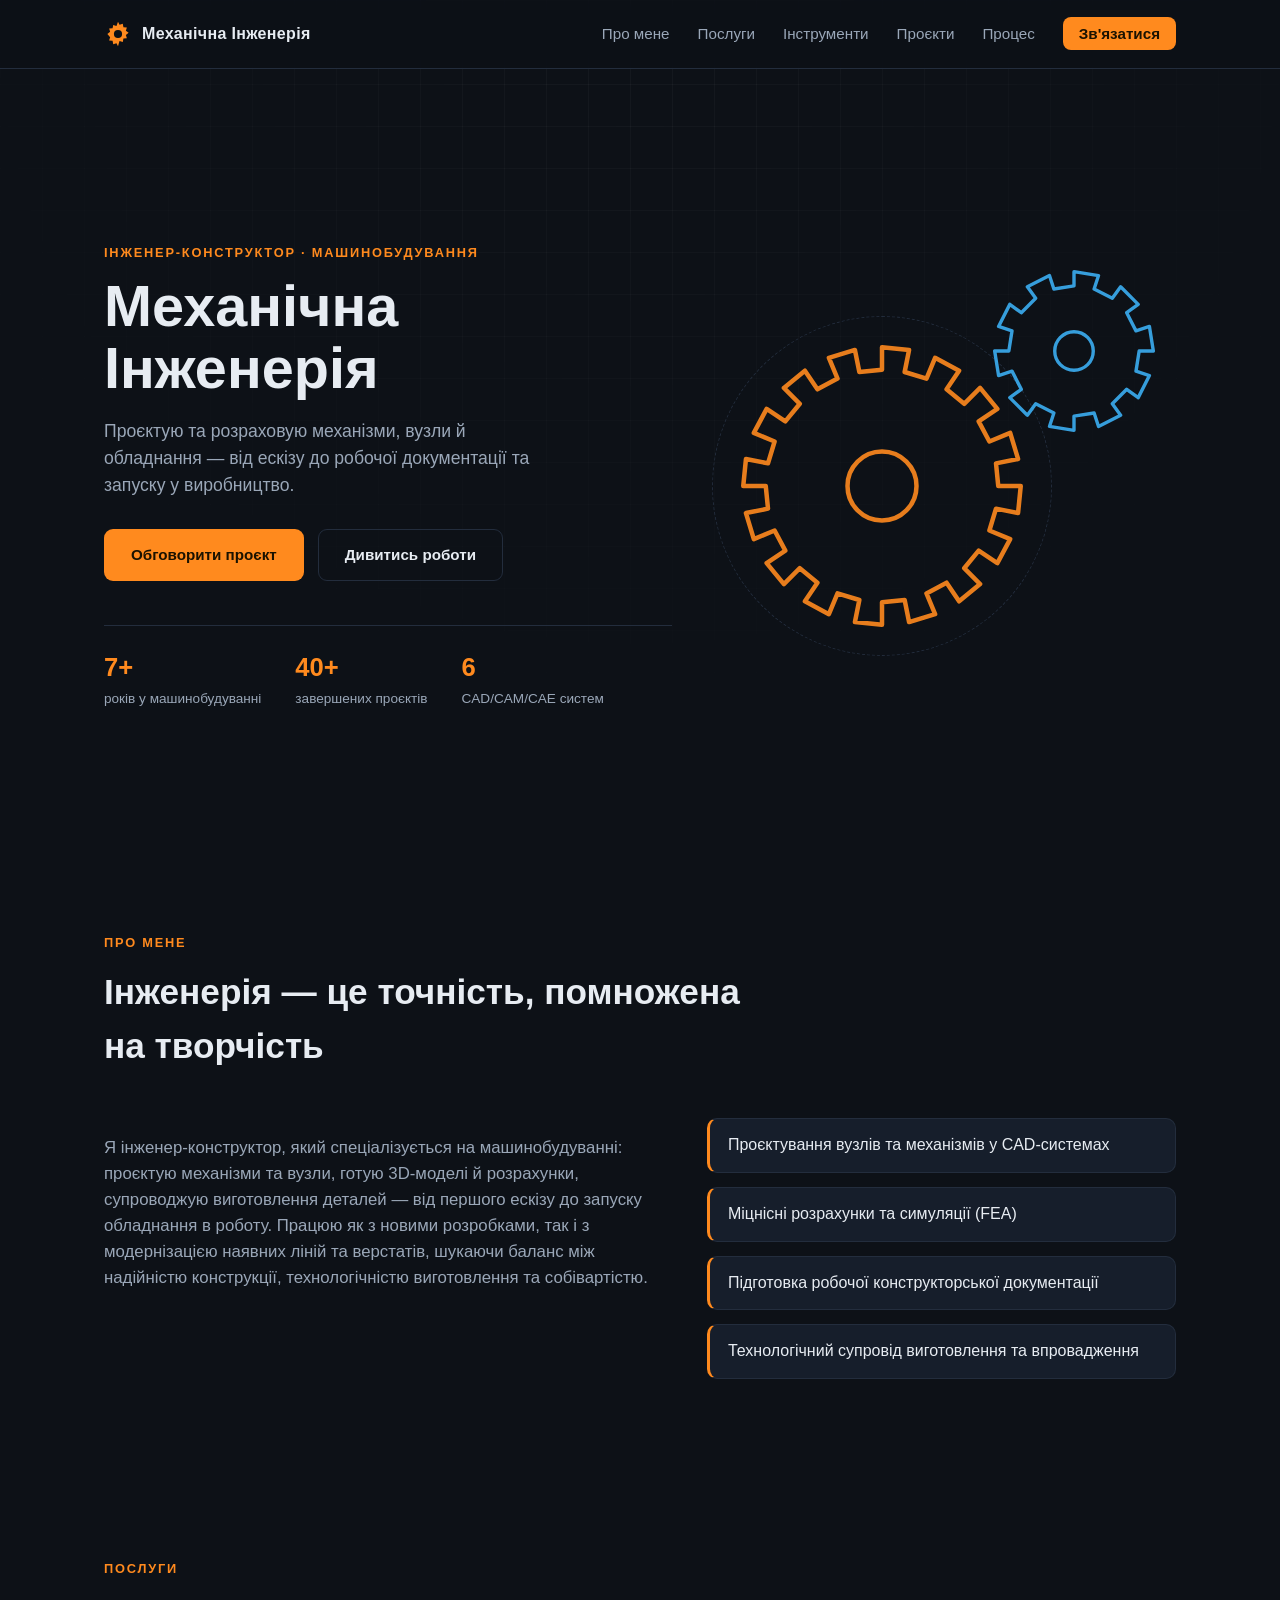
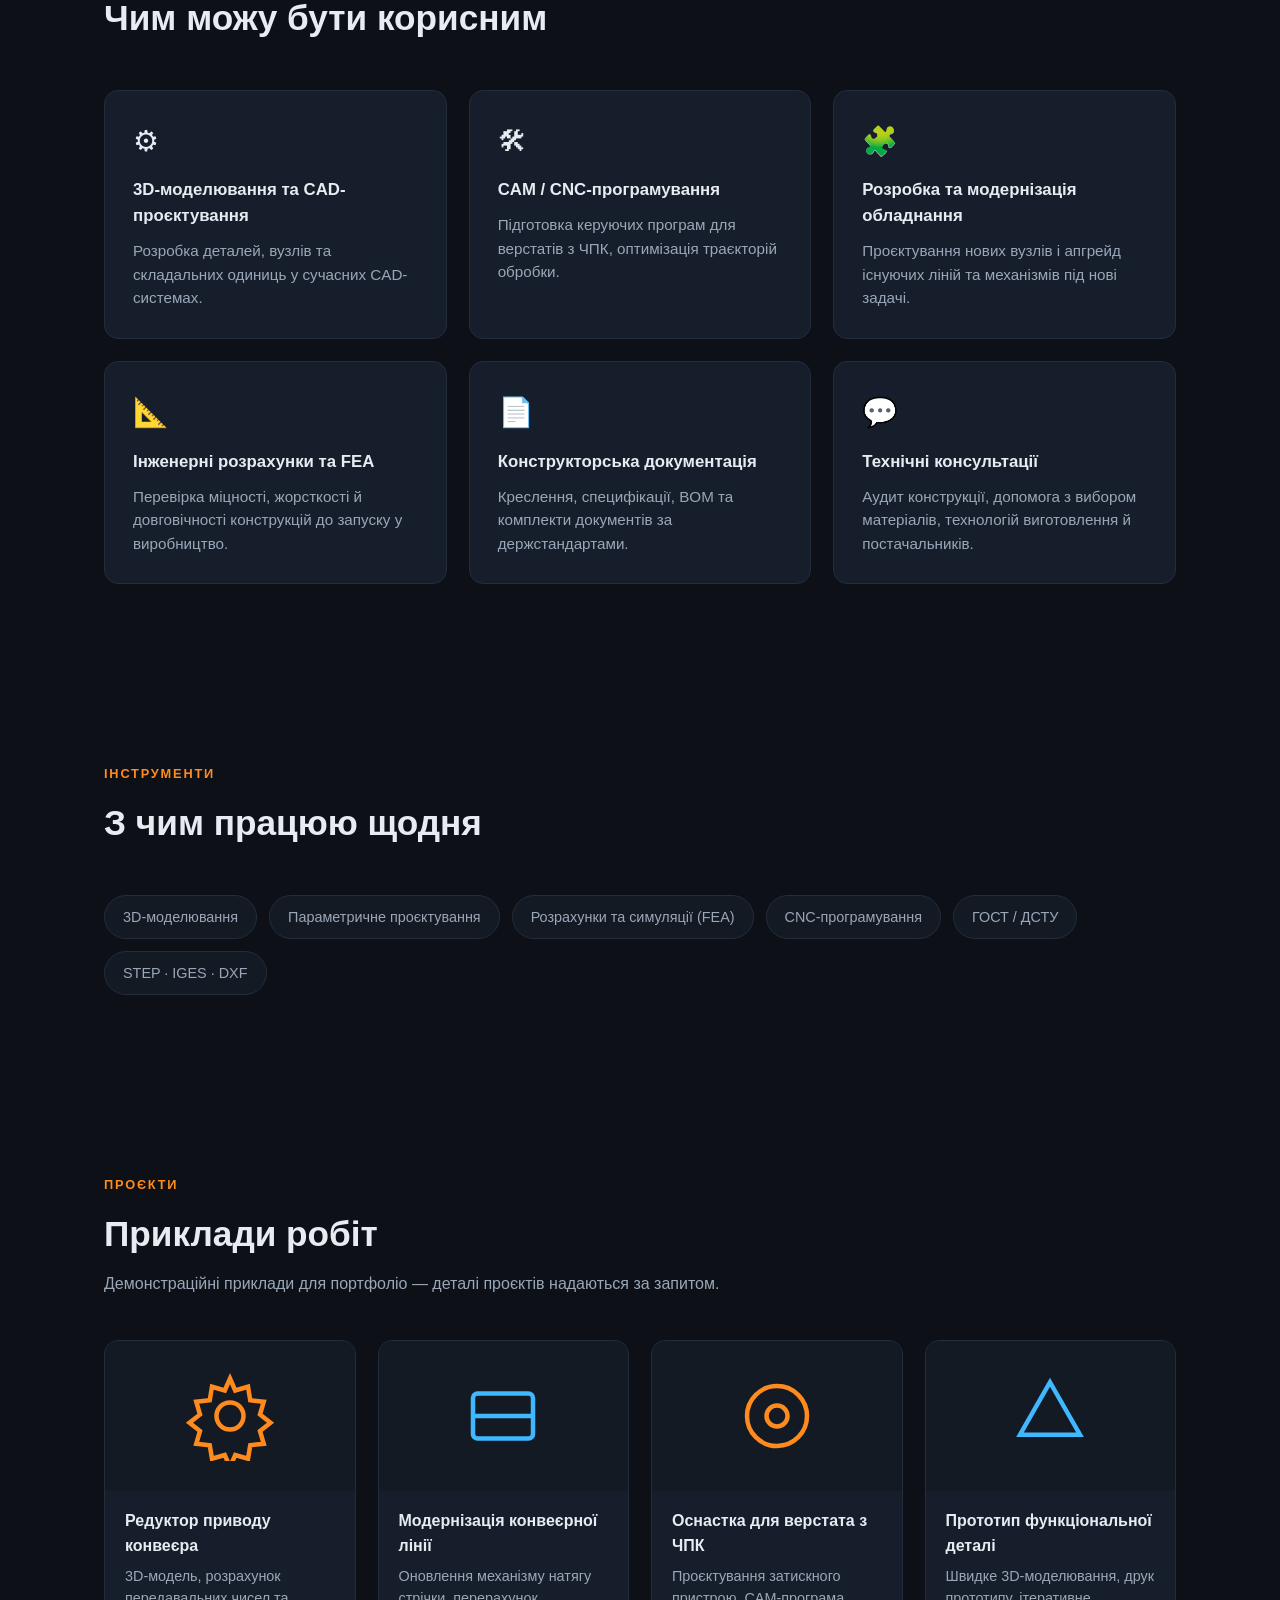
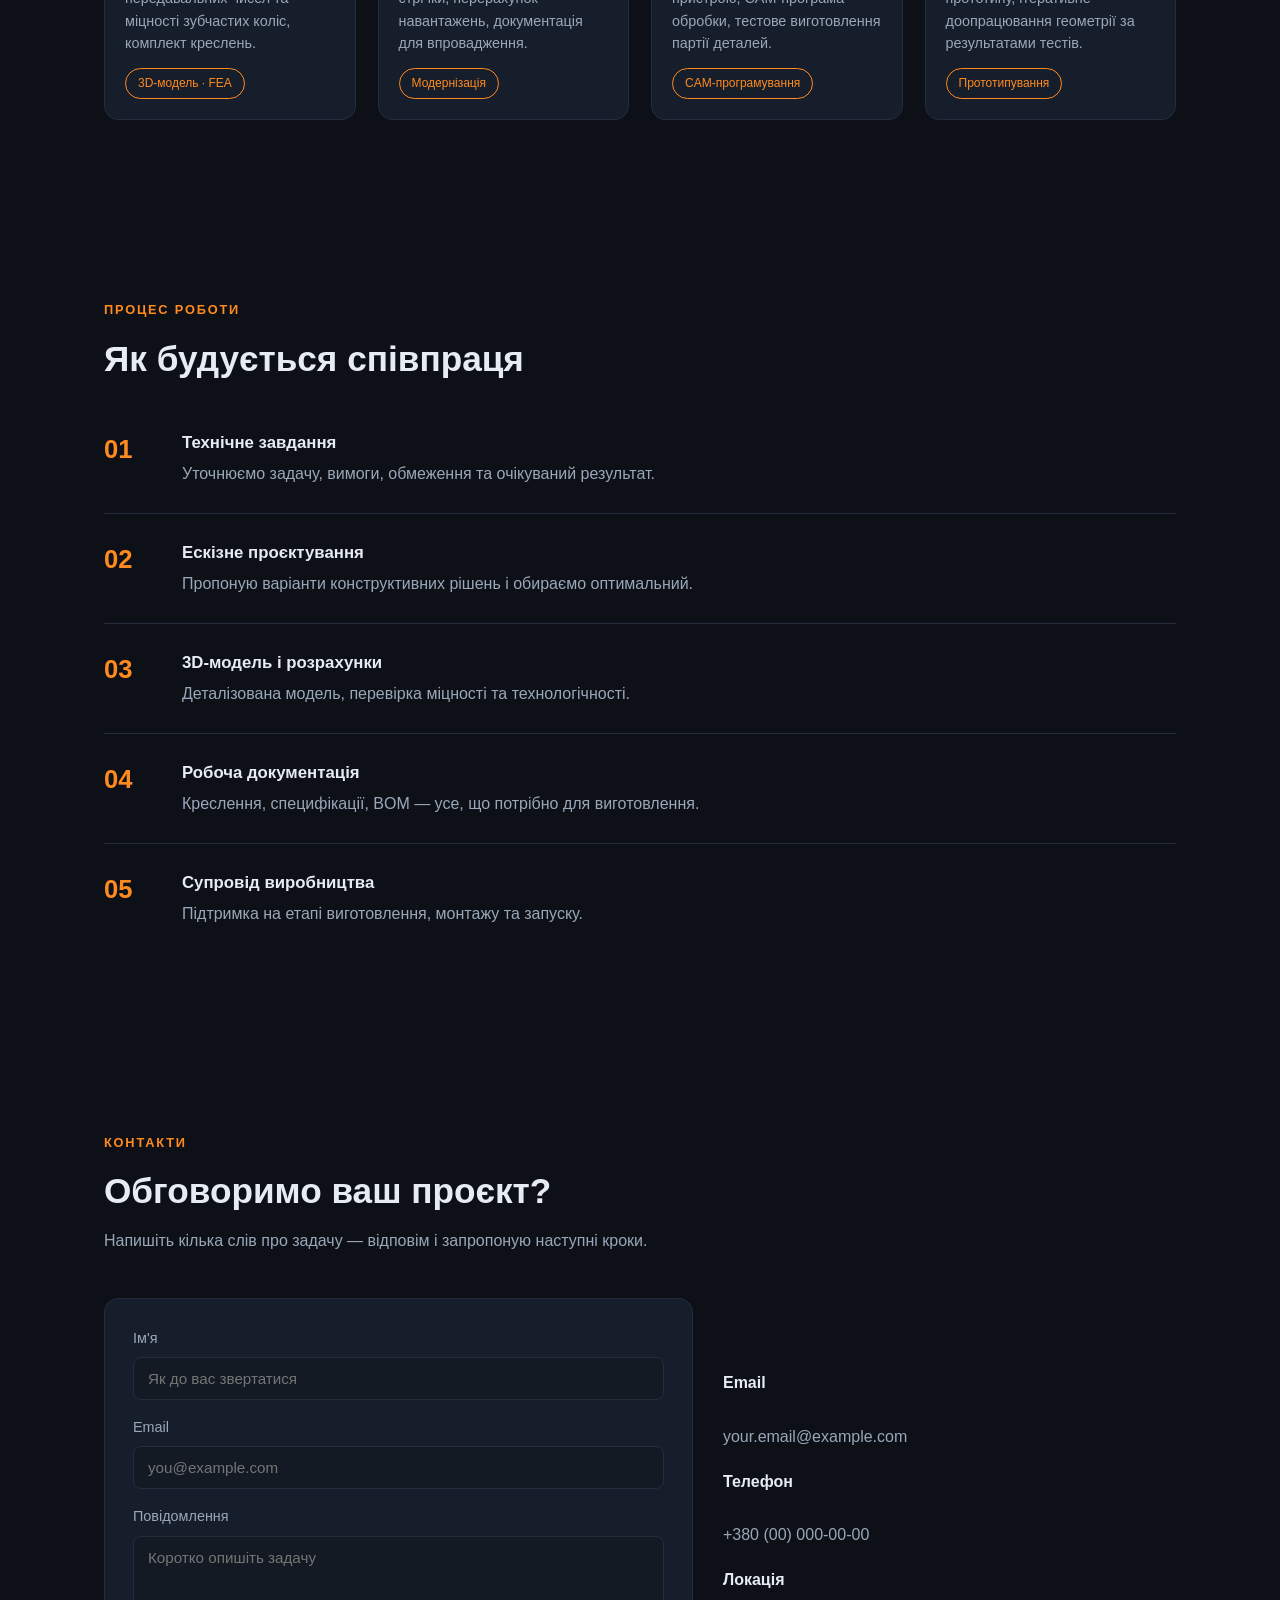
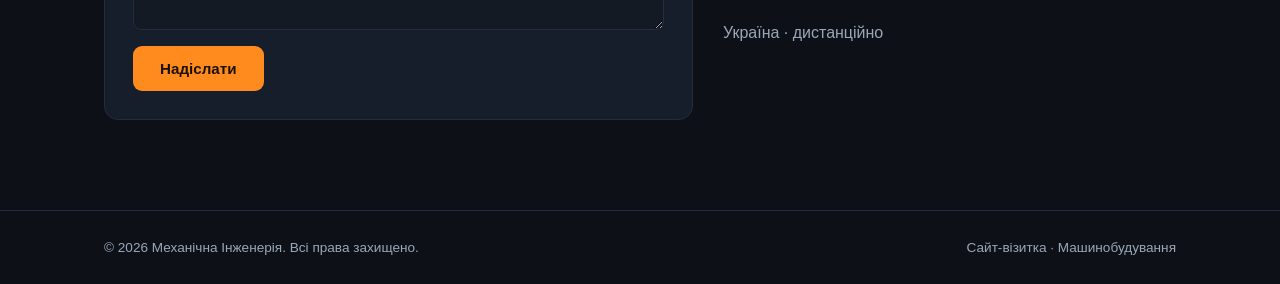
==== docs/index.html @ 683458a3 "Add mechanical engineering business-card site example (docs/)" ====
<!DOCTYPE html>
<html lang="uk">
<head>
<meta charset="UTF-8">
<meta name="viewport" content="width=device-width, initial-scale=1.0">
<title>Механічна Інженерія — приклад сайту-візитки для машинобудування</title>
<meta name="description" content="Приклад сайту-візитки для сфери машинобудування: 3D-моделювання, CAD/CAM, CNC-програмування, розробка та модернізація обладнання.">
<link rel="stylesheet" href="styles.css">
</head>
<body>

<div class="bg-grid"></div>

<header class="site-header" id="header">
  <nav class="nav container">
    <a href="#home" class="logo">
      <svg class="logo-gear" viewBox="0 0 48 48" width="28" height="28" aria-hidden="true">
        <path fill="currentColor" d="M24 3l2.6 5.2 5.6-1.7 1.1 5.8 5.9.4-1.7 5.6 4.7 3.7-4.7 3.7 1.7 5.6-5.9.4-1.1 5.8-5.6-1.7L24 45l-2.6-5.2-5.6 1.7-1.1-5.8-5.9-.4 1.7-5.6L5.8 24l4.7-3.7-1.7-5.6 5.9-.4 1.1-5.8 5.6 1.7L24 3z"/>
        <circle cx="24" cy="24" r="7" fill="var(--bg)"/>
      </svg>
      <span>Механічна Інженерія</span>
    </a>
    <button class="nav-toggle" id="navToggle" aria-label="Меню" aria-expanded="false">
      <span></span><span></span><span></span>
    </button>
    <ul class="nav-links" id="navLinks">
      <li><a href="#about">Про мене</a></li>
      <li><a href="#services">Послуги</a></li>
      <li><a href="#skills">Інструменти</a></li>
      <li><a href="#projects">Проєкти</a></li>
      <li><a href="#process">Процес</a></li>
      <li><a href="#contact" class="nav-cta">Зв'язатися</a></li>
    </ul>
  </nav>
</header>

<main>

  <!-- HERO -->
  <section id="home" class="hero container">
    <div class="hero-text reveal">
      <p class="eyebrow">Інженер-конструктор · Машинобудування</p>
      <h1>Механічна Інженерія</h1>
      <p class="hero-lead">
        Проєктую та розраховую механізми, вузли й обладнання —
        від ескізу до робочої документації та запуску у виробництво.
      </p>
      <div class="hero-actions">
        <a href="#contact" class="btn btn-primary">Обговорити проєкт</a>
        <a href="#projects" class="btn btn-ghost">Дивитись роботи</a>
      </div>
      <ul class="hero-stats">
        <li><strong>7+</strong><span>років у машинобудуванні</span></li>
        <li><strong>40+</strong><span>завершених проєктів</span></li>
        <li><strong>6</strong><span>CAD/CAM/CAE систем</span></li>
      </ul>
    </div>
    <div class="hero-art reveal" aria-hidden="true">
      <div class="blueprint-ring"></div>
      <div class="gear-slot gear-slot-a">
        <svg viewBox="0 0 400 400" class="gear-spin-slow">
          <path fill="none" stroke="var(--accent)" stroke-width="6" stroke-linejoin="round"
            d="M200.0,45.0 L200.0,15.0 L236.1,18.6 L230.2,48.0 L259.3,56.8 L270.8,29.1 L302.8,46.2 L286.1,71.1 L309.6,90.4 L330.8,69.2 L353.8,97.2 L328.9,113.9 L343.2,140.7 L370.9,129.2 L381.4,163.9 L352.0,169.8 L355.0,200.0 L385.0,200.0 L381.4,236.1 L352.0,230.2 L343.2,259.3 L370.9,270.8 L353.8,302.8 L328.9,286.1 L309.6,309.6 L330.8,330.8 L302.8,353.8 L286.1,328.9 L259.3,343.2 L270.8,370.9 L236.1,381.4 L230.2,352.0 L200.0,355.0 L200.0,385.0 L163.9,381.4 L169.8,352.0 L140.7,343.2 L129.2,370.9 L97.2,353.8 L113.9,328.9 L90.4,309.6 L69.2,330.8 L46.2,302.8 L71.1,286.1 L56.8,259.3 L29.1,270.8 L18.6,236.1 L48.0,230.2 L45.0,200.0 L15.0,200.0 L18.6,163.9 L48.0,169.8 L56.8,140.7 L29.1,129.2 L46.2,97.2 L71.1,113.9 L90.4,90.4 L69.2,69.2 L97.2,46.2 L113.9,71.1 L140.7,56.8 L129.2,29.1 L163.9,18.6 L169.8,48.0 Z"/>
          <circle cx="200" cy="200" r="46" fill="none" stroke="var(--accent)" stroke-width="6"/>
        </svg>
      </div>
      <div class="gear-slot gear-slot-b">
        <svg viewBox="0 0 300 300" class="gear-spin-fast">
          <path fill="none" stroke="var(--accent-2)" stroke-width="6" stroke-linejoin="round"
            d="M150.0,35.0 L150.0,10.0 L193.3,16.9 L185.5,40.6 L217.6,57.0 L232.3,36.7 L263.3,67.7 L243.0,82.4 L259.4,114.5 L283.1,106.7 L290.0,150.0 L265.0,150.0 L259.4,185.5 L283.1,193.3 L263.3,232.3 L243.0,217.6 L217.6,243.0 L232.3,263.3 L193.3,283.1 L185.5,259.4 L150.0,265.0 L150.0,290.0 L106.7,283.1 L114.5,259.4 L82.4,243.0 L67.7,263.3 L36.7,232.3 L57.0,217.6 L40.6,185.5 L16.9,193.3 L10.0,150.0 L35.0,150.0 L40.6,114.5 L16.9,106.7 L36.7,67.7 L57.0,82.4 L82.4,57.0 L67.7,36.7 L106.7,16.9 L114.5,40.6 Z"/>
          <circle cx="150" cy="150" r="34" fill="none" stroke="var(--accent-2)" stroke-width="6"/>
        </svg>
      </div>
    </div>
  </section>

  <!-- ABOUT -->
  <section id="about" class="section container">
    <div class="section-head reveal">
      <p class="eyebrow">Про мене</p>
      <h2>Інженерія — це точність, помножена на творчість</h2>
    </div>
    <div class="about-grid">
      <p class="about-text reveal">
        Я інженер-конструктор, який спеціалізується на машинобудуванні: проєктую механізми та вузли,
        готую 3D-моделі й розрахунки, супроводжую виготовлення деталей — від першого ескізу
        до запуску обладнання в роботу. Працюю як з новими розробками, так і з модернізацією
        наявних ліній та верстатів, шукаючи баланс між надійністю конструкції, технологічністю
        виготовлення та собівартістю.
      </p>
      <ul class="about-points reveal">
        <li>Проєктування вузлів та механізмів у CAD-системах</li>
        <li>Міцнісні розрахунки та симуляції (FEA)</li>
        <li>Підготовка робочої конструкторської документації</li>
        <li>Технологічний супровід виготовлення та впровадження</li>
      </ul>
    </div>
  </section>

  <!-- SERVICES -->
  <section id="services" class="section container">
    <div class="section-head reveal">
      <p class="eyebrow">Послуги</p>
      <h2>Чим можу бути корисним</h2>
    </div>
    <div class="cards-grid">

      <article class="card reveal">
        <div class="card-icon">⚙</div>
        <h3>3D-моделювання та CAD-проєктування</h3>
        <p>Розробка деталей, вузлів та складальних одиниць у сучасних CAD-системах.</p>
      </article>

      <article class="card reveal">
        <div class="card-icon">🛠</div>
        <h3>CAM / CNC-програмування</h3>
        <p>Підготовка керуючих програм для верстатів з ЧПК, оптимізація траєкторій обробки.</p>
      </article>

      <article class="card reveal">
        <div class="card-icon">🧩</div>
        <h3>Розробка та модернізація обладнання</h3>
        <p>Проєктування нових вузлів і апгрейд існуючих ліній та механізмів під нові задачі.</p>
      </article>

      <article class="card reveal">
        <div class="card-icon">📐</div>
        <h3>Інженерні розрахунки та FEA</h3>
        <p>Перевірка міцності, жорсткості й довговічності конструкцій до запуску у виробництво.</p>
      </article>

      <article class="card reveal">
        <div class="card-icon">📄</div>
        <h3>Конструкторська документація</h3>
        <p>Креслення, специфікації, BOM та комплекти документів за держстандартами.</p>
      </article>

      <article class="card reveal">
        <div class="card-icon">💬</div>
        <h3>Технічні консультації</h3>
        <p>Аудит конструкції, допомога з вибором матеріалів, технологій виготовлення й постачальників.</p>
      </article>

    </div>
  </section>

  <!-- SKILLS -->
  <section id="skills" class="section container">
    <div class="section-head reveal">
      <p class="eyebrow">Інструменти</p>
      <h2>З чим працюю щодня</h2>
    </div>
    <div class="skills-row reveal">
      <span class="skill-pill">3D-моделювання</span>
      <span class="skill-pill">Параметричне проєктування</span>
      <span class="skill-pill">Розрахунки та симуляції (FEA)</span>
      <span class="skill-pill">CNC-програмування</span>
      <span class="skill-pill">ГОСТ / ДСТУ</span>
      <span class="skill-pill">STEP · IGES · DXF</span>
    </div>
  </section>

  <!-- PROJECTS -->
  <section id="projects" class="section container">
    <div class="section-head reveal">
      <p class="eyebrow">Проєкти</p>
      <h2>Приклади робіт</h2>
      <p class="section-note">Демонстраційні приклади для портфоліо — деталі проєктів надаються за запитом.</p>
    </div>
    <div class="projects-grid">

      <article class="project-card reveal">
        <div class="project-thumb">
          <svg viewBox="0 0 120 120"><path fill="none" stroke="var(--accent)" stroke-width="6" d="M60 10l7 16 17-5 3 18 18 2-5 17 14 11-14 11 5 17-18 2-3 18-17-5-7 16-7-16-17 5-3-18-18-2 5-17-14-11 14-11-5-17 18-2 3-18 17 5z"/><circle cx="60" cy="60" r="18" fill="none" stroke="var(--accent)" stroke-width="6"/></svg>
        </div>
        <h3>Редуктор приводу конвеєра</h3>
        <p>3D-модель, розрахунок передавальних чисел та міцності зубчастих коліс, комплект креслень.</p>
        <span class="tag">3D-модель · FEA</span>
      </article>

      <article class="project-card reveal">
        <div class="project-thumb">
          <svg viewBox="0 0 120 120"><rect x="20" y="30" width="80" height="60" rx="6" fill="none" stroke="var(--accent-2)" stroke-width="6"/><line x1="20" y1="60" x2="100" y2="60" stroke="var(--accent-2)" stroke-width="6"/></svg>
        </div>
        <h3>Модернізація конвеєрної лінії</h3>
        <p>Оновлення механізму натягу стрічки, перерахунок навантажень, документація для впровадження.</p>
        <span class="tag">Модернізація</span>
      </article>

      <article class="project-card reveal">
        <div class="project-thumb">
          <svg viewBox="0 0 120 120"><circle cx="60" cy="60" r="40" fill="none" stroke="var(--accent)" stroke-width="6"/><circle cx="60" cy="60" r="14" fill="none" stroke="var(--accent)" stroke-width="6"/></svg>
        </div>
        <h3>Оснастка для верстата з ЧПК</h3>
        <p>Проєктування затискного пристрою, CAM-програма обробки, тестове виготовлення партії деталей.</p>
        <span class="tag">CAM-програмування</span>
      </article>

      <article class="project-card reveal">
        <div class="project-thumb">
          <svg viewBox="0 0 120 120"><polygon points="60,15 100,85 20,85" fill="none" stroke="var(--accent-2)" stroke-width="6"/></svg>
        </div>
        <h3>Прототип функціональної деталі</h3>
        <p>Швидке 3D-моделювання, друк прототипу, ітеративне доопрацювання геометрії за результатами тестів.</p>
        <span class="tag">Прототипування</span>
      </article>

    </div>
  </section>

  <!-- PROCESS -->
  <section id="process" class="section container">
    <div class="section-head reveal">
      <p class="eyebrow">Процес роботи</p>
      <h2>Як будується співпраця</h2>
    </div>
    <ol class="process-steps">
      <li class="reveal"><span class="step-num">01</span><div><h3>Технічне завдання</h3><p>Уточнюємо задачу, вимоги, обмеження та очікуваний результат.</p></div></li>
      <li class="reveal"><span class="step-num">02</span><div><h3>Ескізне проєктування</h3><p>Пропоную варіанти конструктивних рішень і обираємо оптимальний.</p></div></li>
      <li class="reveal"><span class="step-num">03</span><div><h3>3D-модель і розрахунки</h3><p>Деталізована модель, перевірка міцності та технологічності.</p></div></li>
      <li class="reveal"><span class="step-num">04</span><div><h3>Робоча документація</h3><p>Креслення, специфікації, BOM — усе, що потрібно для виготовлення.</p></div></li>
      <li class="reveal"><span class="step-num">05</span><div><h3>Супровід виробництва</h3><p>Підтримка на етапі виготовлення, монтажу та запуску.</p></div></li>
    </ol>
  </section>

  <!-- CONTACT -->
  <section id="contact" class="section container contact-section">
    <div class="section-head reveal">
      <p class="eyebrow">Контакти</p>
      <h2>Обговоримо ваш проєкт?</h2>
      <p class="section-note">Напишіть кілька слів про задачу — відповім і запропоную наступні кроки.</p>
    </div>
    <div class="contact-grid reveal">
      <form class="contact-form" action="mailto:your.email@example.com" method="post" enctype="text/plain">
        <label>
          Ім'я
          <input type="text" name="name" required placeholder="Як до вас звертатися">
        </label>
        <label>
          Email
          <input type="email" name="email" required placeholder="you@example.com">
        </label>
        <label>
          Повідомлення
          <textarea name="message" rows="4" required placeholder="Коротко опишіть задачу"></textarea>
        </label>
        <button type="submit" class="btn btn-primary">Надіслати</button>
      </form>
      <div class="contact-info">
        <p><strong>Email</strong><br>your.email@example.com</p>
        <p><strong>Телефон</strong><br>+380 (00) 000-00-00</p>
        <p><strong>Локація</strong><br>Україна · дистанційно</p>
      </div>
    </div>
  </section>

</main>

<footer class="site-footer">
  <div class="container footer-inner">
    <span>© <span id="year"></span> Механічна Інженерія. Всі права захищено.</span>
    <span class="footer-note">Сайт-візитка · Машинобудування</span>
  </div>
</footer>

<script src="script.js"></script>
</body>
</html>
---- docs/styles.css ----
:root {
  --bg: #0d1117;
  --bg-alt: #131a24;
  --surface: #161e2b;
  --border: #232d3d;
  --text: #e7ecf2;
  --text-dim: #9aa7b8;
  --accent: #ff8a1e;
  --accent-2: #3fb8ff;
  --radius: 14px;
  --container: 1120px;
  color-scheme: dark;
}

* { box-sizing: border-box; }

html { scroll-behavior: smooth; }

body {
  margin: 0;
  background: var(--bg);
  color: var(--text);
  font-family: "Segoe UI", -apple-system, BlinkMacSystemFont, Roboto, Helvetica, Arial, sans-serif;
  line-height: 1.55;
  overflow-x: hidden;
}

.container {
  max-width: var(--container);
  margin: 0 auto;
  padding: 0 24px;
}

.bg-grid {
  position: fixed;
  inset: 0;
  z-index: -1;
  background-image:
    linear-gradient(rgba(255,255,255,0.035) 1px, transparent 1px),
    linear-gradient(90deg, rgba(255,255,255,0.035) 1px, transparent 1px);
  background-size: 42px 42px;
  mask-image: radial-gradient(circle at 50% 0%, black 0%, transparent 70%);
}

/* Header */
.site-header {
  position: sticky;
  top: 0;
  z-index: 100;
  backdrop-filter: blur(10px);
  background: rgba(13,17,23,0.75);
  border-bottom: 1px solid var(--border);
}

.nav {
  display: flex;
  align-items: center;
  justify-content: space-between;
  height: 68px;
}

.logo {
  display: flex;
  align-items: center;
  gap: 10px;
  color: var(--text);
  text-decoration: none;
  font-weight: 700;
  letter-spacing: 0.02em;
}
.logo-gear { color: var(--accent); }

.nav-links {
  list-style: none;
  display: flex;
  gap: 28px;
  margin: 0;
  padding: 0;
  align-items: center;
}
.nav-links a {
  color: var(--text-dim);
  text-decoration: none;
  font-size: 0.95rem;
  transition: color 0.2s ease;
}
.nav-links a:hover { color: var(--text); }
.nav-cta {
  background: var(--accent);
  color: #1a1200 !important;
  padding: 8px 16px;
  border-radius: 8px;
  font-weight: 600;
}
.nav-cta:hover { color: #1a1200 !important; opacity: 0.9; }

.nav-toggle {
  display: none;
  flex-direction: column;
  gap: 5px;
  background: none;
  border: none;
  cursor: pointer;
  padding: 6px;
}
.nav-toggle span {
  width: 24px;
  height: 2px;
  background: var(--text);
  border-radius: 2px;
}

/* Hero */
.hero {
  display: grid;
  grid-template-columns: 1.1fr 0.9fr;
  align-items: center;
  gap: 40px;
  min-height: 86vh;
  padding-top: 40px;
}

.eyebrow {
  color: var(--accent);
  text-transform: uppercase;
  letter-spacing: 0.14em;
  font-size: 0.8rem;
  font-weight: 700;
  margin: 0 0 12px;
}

.hero h1 {
  font-size: clamp(2.4rem, 5vw, 3.6rem);
  margin: 0 0 18px;
  line-height: 1.08;
}

.hero-lead {
  color: var(--text-dim);
  font-size: 1.1rem;
  max-width: 46ch;
  margin: 0 0 30px;
}

.hero-actions { display: flex; gap: 14px; flex-wrap: wrap; margin-bottom: 44px; }

.btn {
  display: inline-block;
  padding: 13px 26px;
  border-radius: 9px;
  font-weight: 600;
  text-decoration: none;
  font-size: 0.95rem;
  transition: transform 0.15s ease, opacity 0.15s ease, background 0.15s ease;
  border: 1px solid transparent;
  cursor: pointer;
}
.btn:hover { transform: translateY(-2px); }
.btn-primary { background: var(--accent); color: #1a1200; }
.btn-primary:hover { opacity: 0.92; }
.btn-ghost { color: var(--text); border-color: var(--border); background: transparent; }
.btn-ghost:hover { border-color: var(--accent); color: var(--accent); }

.hero-stats {
  display: flex;
  gap: 34px;
  list-style: none;
  padding: 0;
  margin: 0;
  border-top: 1px solid var(--border);
  padding-top: 22px;
}
.hero-stats li { display: flex; flex-direction: column; }
.hero-stats strong { font-size: 1.6rem; color: var(--accent); }
.hero-stats span { color: var(--text-dim); font-size: 0.85rem; }

.hero-art {
  position: relative;
  height: 420px;
  display: flex;
  align-items: center;
  justify-content: center;
}
/*
  Two meshing gears: centers are offset by exactly R(a) + R(b) so the
  teeth touch at one tangent point instead of overlapping through the
  middle. Positioning lives on .gear-slot (static); rotation lives on
  the <svg> inside it, so the rotate() keyframe never has to fight a
  translate() on the same element.
*/
.gear-slot { position: absolute; transform: translate(-50%, -50%); }
.gear-slot svg { display: block; width: 100%; height: 100%; }

.gear-slot-a { width: 300px; height: 300px; left: 170px; top: 220px; opacity: 0.9; }
.gear-slot-b { width: 170px; height: 170px; left: 362px; top: 85px; opacity: 0.85; }

.blueprint-ring {
  position: absolute;
  width: 340px;
  height: 340px;
  left: 170px;
  top: 220px;
  transform: translate(-50%, -50%);
  border: 1px dashed var(--border);
  border-radius: 50%;
}

/* Meshing gears turn opposite ways; angular speed is inverse to size
   (300:170 ratio) so the teeth stay in sync at the contact point. */
.gear-spin-slow { animation: spin 18s linear infinite; transform-origin: 50% 50%; }
.gear-spin-fast { animation: spin-rev 10.2s linear infinite; transform-origin: 50% 50%; }
@keyframes spin { to { transform: rotate(360deg); } }
@keyframes spin-rev { to { transform: rotate(-360deg); } }

/* Sections */
.section { padding: 90px 24px; }
.section-head { max-width: 640px; margin-bottom: 44px; }
.section-head h2 { font-size: clamp(1.6rem, 3vw, 2.2rem); margin: 0; }
.section-note { color: var(--text-dim); margin-top: 10px; }

/* About */
.about-grid {
  display: grid;
  grid-template-columns: 1.2fr 1fr;
  gap: 40px;
  align-items: start;
}
.about-text { color: var(--text-dim); font-size: 1.05rem; }
.about-points {
  list-style: none;
  margin: 0;
  padding: 0;
  display: flex;
  flex-direction: column;
  gap: 14px;
}
.about-points li {
  padding: 14px 18px;
  background: var(--surface);
  border: 1px solid var(--border);
  border-radius: 10px;
  border-left: 3px solid var(--accent);
}

/* Cards */
.cards-grid {
  display: grid;
  grid-template-columns: repeat(auto-fit, minmax(260px, 1fr));
  gap: 22px;
}
.card {
  background: var(--surface);
  border: 1px solid var(--border);
  border-radius: var(--radius);
  padding: 28px;
  transition: transform 0.2s ease, border-color 0.2s ease;
}
.card:hover { transform: translateY(-4px); border-color: var(--accent); }
.card-icon { font-size: 1.8rem; margin-bottom: 14px; }
.card h3 { margin: 0 0 10px; font-size: 1.05rem; }
.card p { margin: 0; color: var(--text-dim); font-size: 0.95rem; }

/* Skills */
.skills-row { display: flex; flex-wrap: wrap; gap: 12px; }
.skill-pill {
  padding: 10px 18px;
  background: var(--bg-alt);
  border: 1px solid var(--border);
  border-radius: 999px;
  font-size: 0.9rem;
  color: var(--text-dim);
}

/* Projects */
.projects-grid {
  display: grid;
  grid-template-columns: repeat(auto-fit, minmax(240px, 1fr));
  gap: 22px;
}
.project-card {
  background: var(--surface);
  border: 1px solid var(--border);
  border-radius: var(--radius);
  overflow: hidden;
  transition: transform 0.2s ease, border-color 0.2s ease;
}
.project-card:hover { transform: translateY(-4px); border-color: var(--accent-2); }
.project-thumb {
  background: var(--bg-alt);
  display: flex;
  align-items: center;
  justify-content: center;
  padding: 30px;
}
.project-thumb svg { width: 90px; height: 90px; }
.project-card h3 { margin: 18px 20px 6px; font-size: 1rem; }
.project-card p { margin: 0 20px 14px; color: var(--text-dim); font-size: 0.9rem; }
.tag {
  display: inline-block;
  margin: 0 20px 20px;
  padding: 5px 12px;
  font-size: 0.75rem;
  color: var(--accent);
  border: 1px solid var(--accent);
  border-radius: 999px;
}

/* Process */
.process-steps {
  list-style: none;
  margin: 0;
  padding: 0;
  display: flex;
  flex-direction: column;
  gap: 26px;
}
.process-steps li {
  display: flex;
  gap: 22px;
  align-items: flex-start;
  padding-bottom: 26px;
  border-bottom: 1px solid var(--border);
}
.process-steps li:last-child { border-bottom: none; }
.step-num {
  font-size: 1.6rem;
  font-weight: 800;
  color: var(--accent);
  min-width: 56px;
}
.process-steps h3 { margin: 0 0 6px; font-size: 1.05rem; }
.process-steps p { margin: 0; color: var(--text-dim); }

/* Contact */
.contact-grid {
  display: grid;
  grid-template-columns: 1.3fr 1fr;
  gap: 30px;
}
.contact-form {
  display: flex;
  flex-direction: column;
  gap: 16px;
  background: var(--surface);
  border: 1px solid var(--border);
  border-radius: var(--radius);
  padding: 28px;
}
.contact-form label {
  display: flex;
  flex-direction: column;
  gap: 8px;
  font-size: 0.9rem;
  color: var(--text-dim);
}
.contact-form input,
.contact-form textarea {
  background: var(--bg-alt);
  border: 1px solid var(--border);
  border-radius: 8px;
  padding: 12px 14px;
  color: var(--text);
  font-family: inherit;
  font-size: 0.95rem;
  resize: vertical;
}
.contact-form input:focus,
.contact-form textarea:focus {
  outline: none;
  border-color: var(--accent);
}
.contact-form button { align-self: flex-start; }

.contact-info {
  display: flex;
  flex-direction: column;
  gap: 20px;
  justify-content: center;
}
.contact-info p { margin: 0; color: var(--text-dim); }
.contact-info strong { color: var(--text); display: block; margin-bottom: 4px; }

/* Footer */
.site-footer { border-top: 1px solid var(--border); padding: 26px 0; }
.footer-inner {
  display: flex;
  justify-content: space-between;
  flex-wrap: wrap;
  gap: 8px;
  color: var(--text-dim);
  font-size: 0.85rem;
}

/* Reveal animation */
.reveal {
  opacity: 0;
  transform: translateY(24px);
  transition: opacity 0.6s ease, transform 0.6s ease;
}
.reveal.is-visible {
  opacity: 1;
  transform: translateY(0);
}

/* Responsive */
@media (max-width: 860px) {
  .hero { grid-template-columns: 1fr; min-height: auto; padding-top: 20px; }
  .hero-art { height: 280px; order: -1; }
  .gear-slot-a { width: 220px; height: 220px; left: 110px; top: 140px; }
  .gear-slot-b { width: 130px; height: 130px; left: 268px; top: 66px; }
  .blueprint-ring { width: 250px; height: 250px; left: 110px; top: 140px; }
  .about-grid { grid-template-columns: 1fr; }
  .contact-grid { grid-template-columns: 1fr; }

  .nav-toggle { display: flex; }
  .nav-links {
    position: absolute;
    top: 68px;
    left: 0;
    right: 0;
    background: var(--bg);
    border-bottom: 1px solid var(--border);
    flex-direction: column;
    align-items: flex-start;
    padding: 20px 24px;
    gap: 18px;
    display: none;
  }
  .nav-links.is-open { display: flex; }
  .nav-cta { align-self: flex-start; }
}
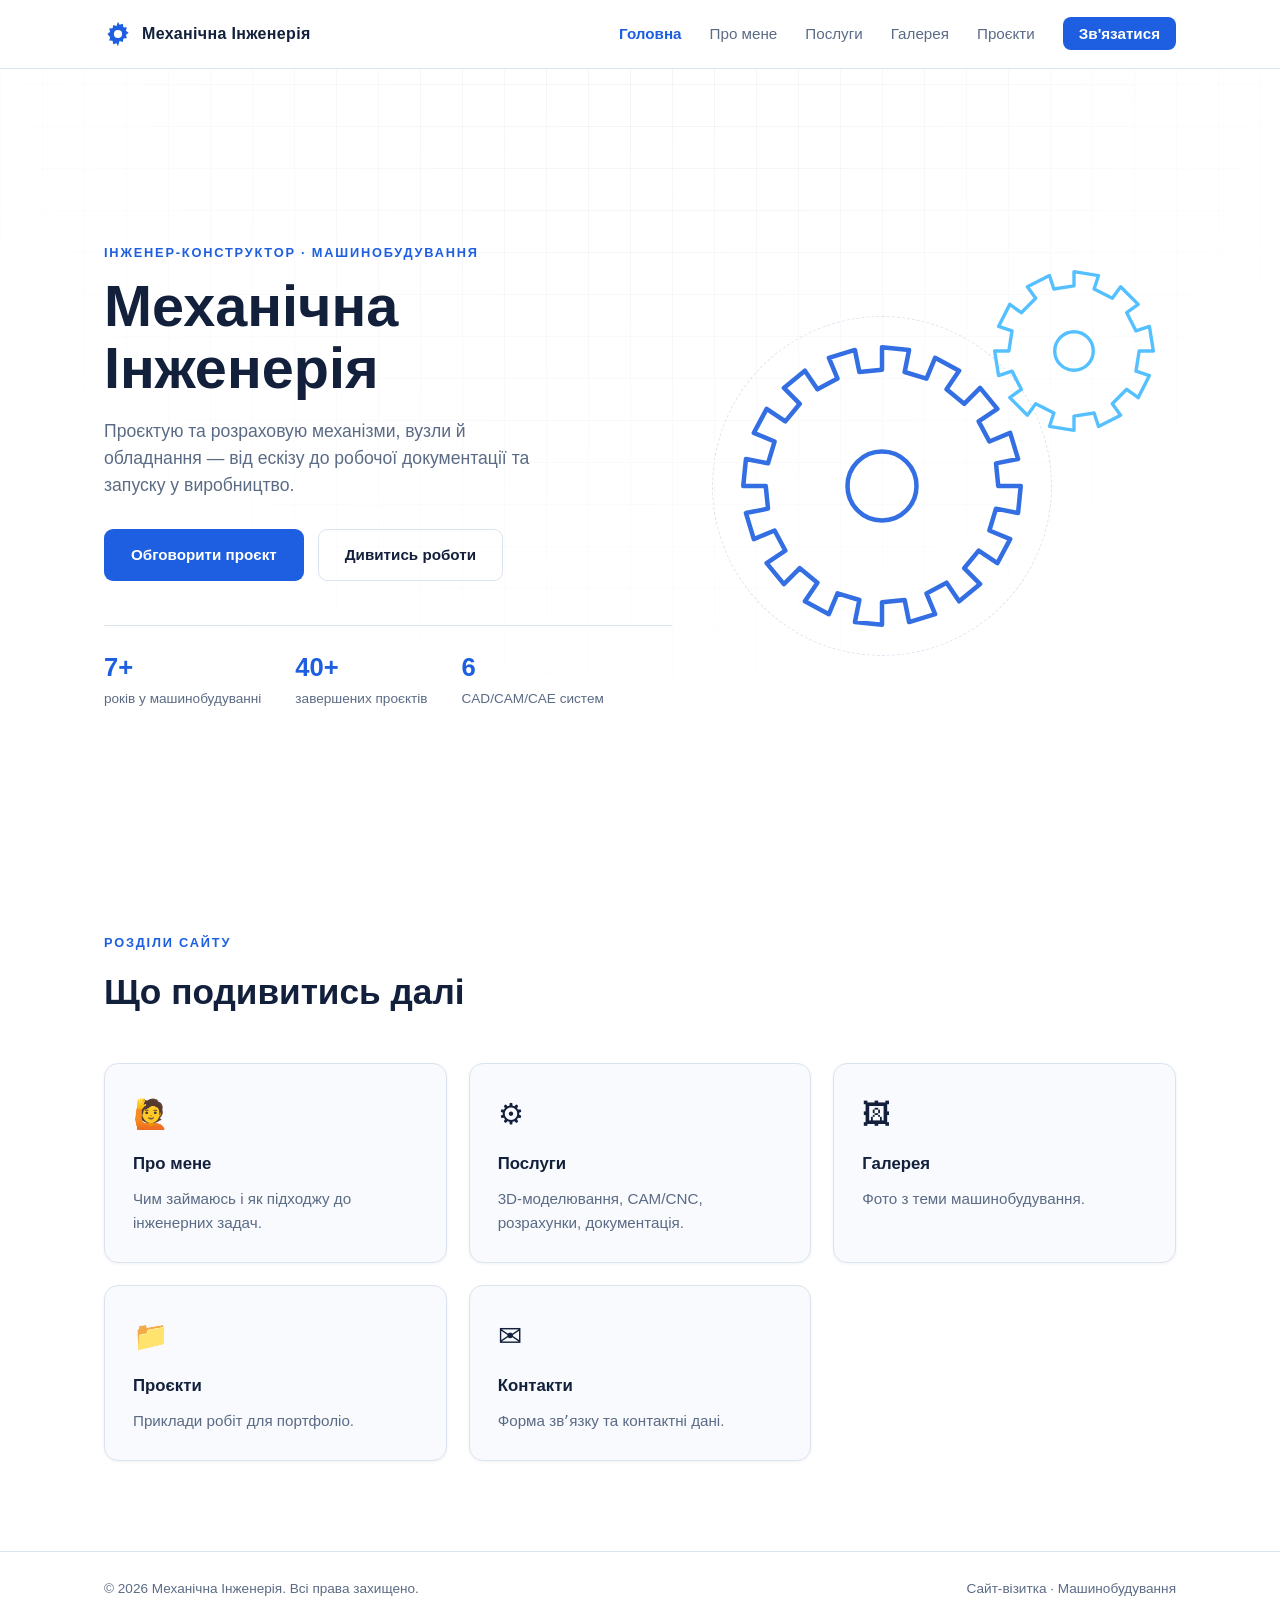
==== commit a2c97772: "Add gallery section and restructure business-card site into multi-page (static + Streamlit)" ====
--- a/docs/index.html
+++ b/docs/index.html
@@ -13,7 +13,7 @@
 
 <header class="site-header" id="header">
   <nav class="nav container">
-    <a href="#home" class="logo">
+    <a href="index.html" class="logo">
       <svg class="logo-gear" viewBox="0 0 48 48" width="28" height="28" aria-hidden="true">
         <path fill="currentColor" d="M24 3l2.6 5.2 5.6-1.7 1.1 5.8 5.9.4-1.7 5.6 4.7 3.7-4.7 3.7 1.7 5.6-5.9.4-1.1 5.8-5.6-1.7L24 45l-2.6-5.2-5.6 1.7-1.1-5.8-5.9-.4 1.7-5.6L5.8 24l4.7-3.7-1.7-5.6 5.9-.4 1.1-5.8 5.6 1.7L24 3z"/>
         <circle cx="24" cy="24" r="7" fill="var(--bg)"/>
@@ -24,12 +24,12 @@
       <span></span><span></span><span></span>
     </button>
     <ul class="nav-links" id="navLinks">
-      <li><a href="#about">Про мене</a></li>
-      <li><a href="#services">Послуги</a></li>
-      <li><a href="#skills">Інструменти</a></li>
-      <li><a href="#projects">Проєкти</a></li>
-      <li><a href="#process">Процес</a></li>
-      <li><a href="#contact" class="nav-cta">Зв'язатися</a></li>
+      <li><a href="index.html" class="active">Головна</a></li>
+      <li><a href="about.html">Про мене</a></li>
+      <li><a href="services.html">Послуги</a></li>
+      <li><a href="gallery.html">Галерея</a></li>
+      <li><a href="projects.html">Проєкти</a></li>
+      <li><a href="contact.html" class="nav-cta">Зв'язатися</a></li>
     </ul>
   </nav>
 </header>
@@ -37,7 +37,7 @@
 <main>
 
   <!-- HERO -->
-  <section id="home" class="hero container">
+  <section class="hero container">
     <div class="hero-text reveal">
       <p class="eyebrow">Інженер-конструктор · Машинобудування</p>
       <h1>Механічна Інженерія</h1>
@@ -46,8 +46,8 @@
         від ескізу до робочої документації та запуску у виробництво.
       </p>
       <div class="hero-actions">
-        <a href="#contact" class="btn btn-primary">Обговорити проєкт</a>
-        <a href="#projects" class="btn btn-ghost">Дивитись роботи</a>
+        <a href="contact.html" class="btn btn-primary">Обговорити проєкт</a>
+        <a href="projects.html" class="btn btn-ghost">Дивитись роботи</a>
       </div>
       <ul class="hero-stats">
         <li><strong>7+</strong><span>років у машинобудуванні</span></li>
@@ -74,183 +74,38 @@
     </div>
   </section>
 
-  <!-- ABOUT -->
-  <section id="about" class="section container">
+  <!-- SITE SECTIONS -->
+  <section class="section container">
     <div class="section-head reveal">
-      <p class="eyebrow">Про мене</p>
-      <h2>Інженерія — це точність, помножена на творчість</h2>
-    </div>
-    <div class="about-grid">
-      <p class="about-text reveal">
-        Я інженер-конструктор, який спеціалізується на машинобудуванні: проєктую механізми та вузли,
-        готую 3D-моделі й розрахунки, супроводжую виготовлення деталей — від першого ескізу
-        до запуску обладнання в роботу. Працюю як з новими розробками, так і з модернізацією
-        наявних ліній та верстатів, шукаючи баланс між надійністю конструкції, технологічністю
-        виготовлення та собівартістю.
-      </p>
-      <ul class="about-points reveal">
-        <li>Проєктування вузлів та механізмів у CAD-системах</li>
-        <li>Міцнісні розрахунки та симуляції (FEA)</li>
-        <li>Підготовка робочої конструкторської документації</li>
-        <li>Технологічний супровід виготовлення та впровадження</li>
-      </ul>
-    </div>
-  </section>
-
-  <!-- SERVICES -->
-  <section id="services" class="section container">
-    <div class="section-head reveal">
-      <p class="eyebrow">Послуги</p>
-      <h2>Чим можу бути корисним</h2>
+      <p class="eyebrow">Розділи сайту</p>
+      <h2>Що подивитись далі</h2>
     </div>
     <div class="cards-grid">
-
-      <article class="card reveal">
+      <a class="card reveal" href="about.html">
+        <div class="card-icon">🙋</div>
+        <h3>Про мене</h3>
+        <p>Чим займаюсь і як підходжу до інженерних задач.</p>
+      </a>
+      <a class="card reveal" href="services.html">
         <div class="card-icon">⚙</div>
-        <h3>3D-моделювання та CAD-проєктування</h3>
-        <p>Розробка деталей, вузлів та складальних одиниць у сучасних CAD-системах.</p>
-      </article>
-
-      <article class="card reveal">
-        <div class="card-icon">🛠</div>
-        <h3>CAM / CNC-програмування</h3>
-        <p>Підготовка керуючих програм для верстатів з ЧПК, оптимізація траєкторій обробки.</p>
-      </article>
-
-      <article class="card reveal">
-        <div class="card-icon">🧩</div>
-        <h3>Розробка та модернізація обладнання</h3>
-        <p>Проєктування нових вузлів і апгрейд існуючих ліній та механізмів під нові задачі.</p>
-      </article>
-
-      <article class="card reveal">
-        <div class="card-icon">📐</div>
-        <h3>Інженерні розрахунки та FEA</h3>
-        <p>Перевірка міцності, жорсткості й довговічності конструкцій до запуску у виробництво.</p>
-      </article>
-
-      <article class="card reveal">
-        <div class="card-icon">📄</div>
-        <h3>Конструкторська документація</h3>
-        <p>Креслення, специфікації, BOM та комплекти документів за держстандартами.</p>
-      </article>
-
-      <article class="card reveal">
-        <div class="card-icon">💬</div>
-        <h3>Технічні консультації</h3>
-        <p>Аудит конструкції, допомога з вибором матеріалів, технологій виготовлення й постачальників.</p>
-      </article>
-
-    </div>
-  </section>
-
-  <!-- SKILLS -->
-  <section id="skills" class="section container">
-    <div class="section-head reveal">
-      <p class="eyebrow">Інструменти</p>
-      <h2>З чим працюю щодня</h2>
-    </div>
-    <div class="skills-row reveal">
-      <span class="skill-pill">3D-моделювання</span>
-      <span class="skill-pill">Параметричне проєктування</span>
-      <span class="skill-pill">Розрахунки та симуляції (FEA)</span>
-      <span class="skill-pill">CNC-програмування</span>
-      <span class="skill-pill">ГОСТ / ДСТУ</span>
-      <span class="skill-pill">STEP · IGES · DXF</span>
-    </div>
-  </section>
-
-  <!-- PROJECTS -->
-  <section id="projects" class="section container">
-    <div class="section-head reveal">
-      <p class="eyebrow">Проєкти</p>
-      <h2>Приклади робіт</h2>
-      <p class="section-note">Демонстраційні приклади для портфоліо — деталі проєктів надаються за запитом.</p>
-    </div>
-    <div class="projects-grid">
-
-      <article class="project-card reveal">
-        <div class="project-thumb">
-          <svg viewBox="0 0 120 120"><path fill="none" stroke="var(--accent)" stroke-width="6" d="M60 10l7 16 17-5 3 18 18 2-5 17 14 11-14 11 5 17-18 2-3 18-17-5-7 16-7-16-17 5-3-18-18-2 5-17-14-11 14-11-5-17 18-2 3-18 17 5z"/><circle cx="60" cy="60" r="18" fill="none" stroke="var(--accent)" stroke-width="6"/></svg>
-        </div>
-        <h3>Редуктор приводу конвеєра</h3>
-        <p>3D-модель, розрахунок передавальних чисел та міцності зубчастих коліс, комплект креслень.</p>
-        <span class="tag">3D-модель · FEA</span>
-      </article>
-
-      <article class="project-card reveal">
-        <div class="project-thumb">
-          <svg viewBox="0 0 120 120"><rect x="20" y="30" width="80" height="60" rx="6" fill="none" stroke="var(--accent-2)" stroke-width="6"/><line x1="20" y1="60" x2="100" y2="60" stroke="var(--accent-2)" stroke-width="6"/></svg>
-        </div>
-        <h3>Модернізація конвеєрної лінії</h3>
-        <p>Оновлення механізму натягу стрічки, перерахунок навантажень, документація для впровадження.</p>
-        <span class="tag">Модернізація</span>
-      </article>
-
-      <article class="project-card reveal">
-        <div class="project-thumb">
-          <svg viewBox="0 0 120 120"><circle cx="60" cy="60" r="40" fill="none" stroke="var(--accent)" stroke-width="6"/><circle cx="60" cy="60" r="14" fill="none" stroke="var(--accent)" stroke-width="6"/></svg>
-        </div>
-        <h3>Оснастка для верстата з ЧПК</h3>
-        <p>Проєктування затискного пристрою, CAM-програма обробки, тестове виготовлення партії деталей.</p>
-        <span class="tag">CAM-програмування</span>
-      </article>
-
-      <article class="project-card reveal">
-        <div class="project-thumb">
-          <svg viewBox="0 0 120 120"><polygon points="60,15 100,85 20,85" fill="none" stroke="var(--accent-2)" stroke-width="6"/></svg>
-        </div>
-        <h3>Прототип функціональної деталі</h3>
-        <p>Швидке 3D-моделювання, друк прототипу, ітеративне доопрацювання геометрії за результатами тестів.</p>
-        <span class="tag">Прототипування</span>
-      </article>
-
-    </div>
-  </section>
-
-  <!-- PROCESS -->
-  <section id="process" class="section container">
-    <div class="section-head reveal">
-      <p class="eyebrow">Процес роботи</p>
-      <h2>Як будується співпраця</h2>
-    </div>
-    <ol class="process-steps">
-      <li class="reveal"><span class="step-num">01</span><div><h3>Технічне завдання</h3><p>Уточнюємо задачу, вимоги, обмеження та очікуваний результат.</p></div></li>
-      <li class="reveal"><span class="step-num">02</span><div><h3>Ескізне проєктування</h3><p>Пропоную варіанти конструктивних рішень і обираємо оптимальний.</p></div></li>
-      <li class="reveal"><span class="step-num">03</span><div><h3>3D-модель і розрахунки</h3><p>Деталізована модель, перевірка міцності та технологічності.</p></div></li>
-      <li class="reveal"><span class="step-num">04</span><div><h3>Робоча документація</h3><p>Креслення, специфікації, BOM — усе, що потрібно для виготовлення.</p></div></li>
-      <li class="reveal"><span class="step-num">05</span><div><h3>Супровід виробництва</h3><p>Підтримка на етапі виготовлення, монтажу та запуску.</p></div></li>
-    </ol>
-  </section>
-
-  <!-- CONTACT -->
-  <section id="contact" class="section container contact-section">
-    <div class="section-head reveal">
-      <p class="eyebrow">Контакти</p>
-      <h2>Обговоримо ваш проєкт?</h2>
-      <p class="section-note">Напишіть кілька слів про задачу — відповім і запропоную наступні кроки.</p>
-    </div>
-    <div class="contact-grid reveal">
-      <form class="contact-form" action="mailto:your.email@example.com" method="post" enctype="text/plain">
-        <label>
-          Ім'я
-          <input type="text" name="name" required placeholder="Як до вас звертатися">
-        </label>
-        <label>
-          Email
-          <input type="email" name="email" required placeholder="you@example.com">
-        </label>
-        <label>
-          Повідомлення
-          <textarea name="message" rows="4" required placeholder="Коротко опишіть задачу"></textarea>
-        </label>
-        <button type="submit" class="btn btn-primary">Надіслати</button>
-      </form>
-      <div class="contact-info">
-        <p><strong>Email</strong><br>your.email@example.com</p>
-        <p><strong>Телефон</strong><br>+380 (00) 000-00-00</p>
-        <p><strong>Локація</strong><br>Україна · дистанційно</p>
-      </div>
+        <h3>Послуги</h3>
+        <p>3D-моделювання, CAM/CNC, розрахунки, документація.</p>
+      </a>
+      <a class="card reveal" href="gallery.html">
+        <div class="card-icon">🖼</div>
+        <h3>Галерея</h3>
+        <p>Фото з теми машинобудування.</p>
+      </a>
+      <a class="card reveal" href="projects.html">
+        <div class="card-icon">📁</div>
+        <h3>Проєкти</h3>
+        <p>Приклади робіт для портфоліо.</p>
+      </a>
+      <a class="card reveal" href="contact.html">
+        <div class="card-icon">✉</div>
+        <h3>Контакти</h3>
+        <p>Форма звʼязку та контактні дані.</p>
+      </a>
     </div>
   </section>
 
--- a/docs/styles.css
+++ b/docs/styles.css
@@ -1,15 +1,15 @@
 :root {
-  --bg: #0d1117;
-  --bg-alt: #131a24;
-  --surface: #161e2b;
-  --border: #232d3d;
-  --text: #e7ecf2;
-  --text-dim: #9aa7b8;
-  --accent: #ff8a1e;
-  --accent-2: #3fb8ff;
+  --bg: #ffffff;
+  --bg-alt: #f3f6fb;
+  --surface: #f8fafd;
+  --border: #dbe3ee;
+  --text: #12203c;
+  --text-dim: #5b6b85;
+  --accent: #1d5fe0;
+  --accent-2: #38b6ff;
   --radius: 14px;
   --container: 1120px;
-  color-scheme: dark;
+  color-scheme: light;
 }
 
 * { box-sizing: border-box; }
@@ -36,8 +36,8 @@
   inset: 0;
   z-index: -1;
   background-image:
-    linear-gradient(rgba(255,255,255,0.035) 1px, transparent 1px),
-    linear-gradient(90deg, rgba(255,255,255,0.035) 1px, transparent 1px);
+    linear-gradient(rgba(18,32,60,0.05) 1px, transparent 1px),
+    linear-gradient(90deg, rgba(18,32,60,0.05) 1px, transparent 1px);
   background-size: 42px 42px;
   mask-image: radial-gradient(circle at 50% 0%, black 0%, transparent 70%);
 }
@@ -48,7 +48,7 @@
   top: 0;
   z-index: 100;
   backdrop-filter: blur(10px);
-  background: rgba(13,17,23,0.75);
+  background: rgba(255,255,255,0.8);
   border-bottom: 1px solid var(--border);
 }
 
@@ -85,14 +85,16 @@
   transition: color 0.2s ease;
 }
 .nav-links a:hover { color: var(--text); }
+.nav-links a.active { color: var(--accent); font-weight: 600; }
+.nav-links a.nav-cta.active { color: #ffffff !important; }
 .nav-cta {
   background: var(--accent);
-  color: #1a1200 !important;
+  color: #ffffff !important;
   padding: 8px 16px;
   border-radius: 8px;
   font-weight: 600;
 }
-.nav-cta:hover { color: #1a1200 !important; opacity: 0.9; }
+.nav-cta:hover { color: #ffffff !important; opacity: 0.9; }
 
 .nav-toggle {
   display: none;
@@ -156,7 +158,7 @@
   cursor: pointer;
 }
 .btn:hover { transform: translateY(-2px); }
-.btn-primary { background: var(--accent); color: #1a1200; }
+.btn-primary { background: var(--accent); color: #ffffff; }
 .btn-primary:hover { opacity: 0.92; }
 .btn-ghost { color: var(--text); border-color: var(--border); background: transparent; }
 .btn-ghost:hover { border-color: var(--accent); color: var(--accent); }
@@ -249,10 +251,14 @@
   gap: 22px;
 }
 .card {
+  display: block;
   background: var(--surface);
   border: 1px solid var(--border);
   border-radius: var(--radius);
   padding: 28px;
+  box-shadow: 0 1px 3px rgba(18,32,60,0.06);
+  color: inherit;
+  text-decoration: none;
   transition: transform 0.2s ease, border-color 0.2s ease;
 }
 .card:hover { transform: translateY(-4px); border-color: var(--accent); }
@@ -282,6 +288,7 @@
   border: 1px solid var(--border);
   border-radius: var(--radius);
   overflow: hidden;
+  box-shadow: 0 1px 3px rgba(18,32,60,0.06);
   transition: transform 0.2s ease, border-color 0.2s ease;
 }
 .project-card:hover { transform: translateY(-4px); border-color: var(--accent-2); }
@@ -305,6 +312,34 @@
   border-radius: 999px;
 }
 
+/* Gallery */
+.gallery-grid {
+  display: grid;
+  grid-template-columns: repeat(auto-fit, minmax(240px, 1fr));
+  gap: 22px;
+}
+.gallery-item {
+  margin: 0;
+  border-radius: var(--radius);
+  overflow: hidden;
+  border: 1px solid var(--border);
+  box-shadow: 0 1px 3px rgba(18,32,60,0.06);
+  background: var(--surface);
+}
+.gallery-item img {
+  display: block;
+  width: 100%;
+  height: 220px;
+  object-fit: cover;
+  transition: transform 0.3s ease;
+}
+.gallery-item:hover img { transform: scale(1.05); }
+.gallery-item figcaption {
+  padding: 12px 16px;
+  font-size: 0.9rem;
+  color: var(--text-dim);
+}
+
 /* Process */
 .process-steps {
   list-style: none;
@@ -345,6 +380,7 @@
   border: 1px solid var(--border);
   border-radius: var(--radius);
   padding: 28px;
+  box-shadow: 0 1px 3px rgba(18,32,60,0.06);
 }
 .contact-form label {
   display: flex;
